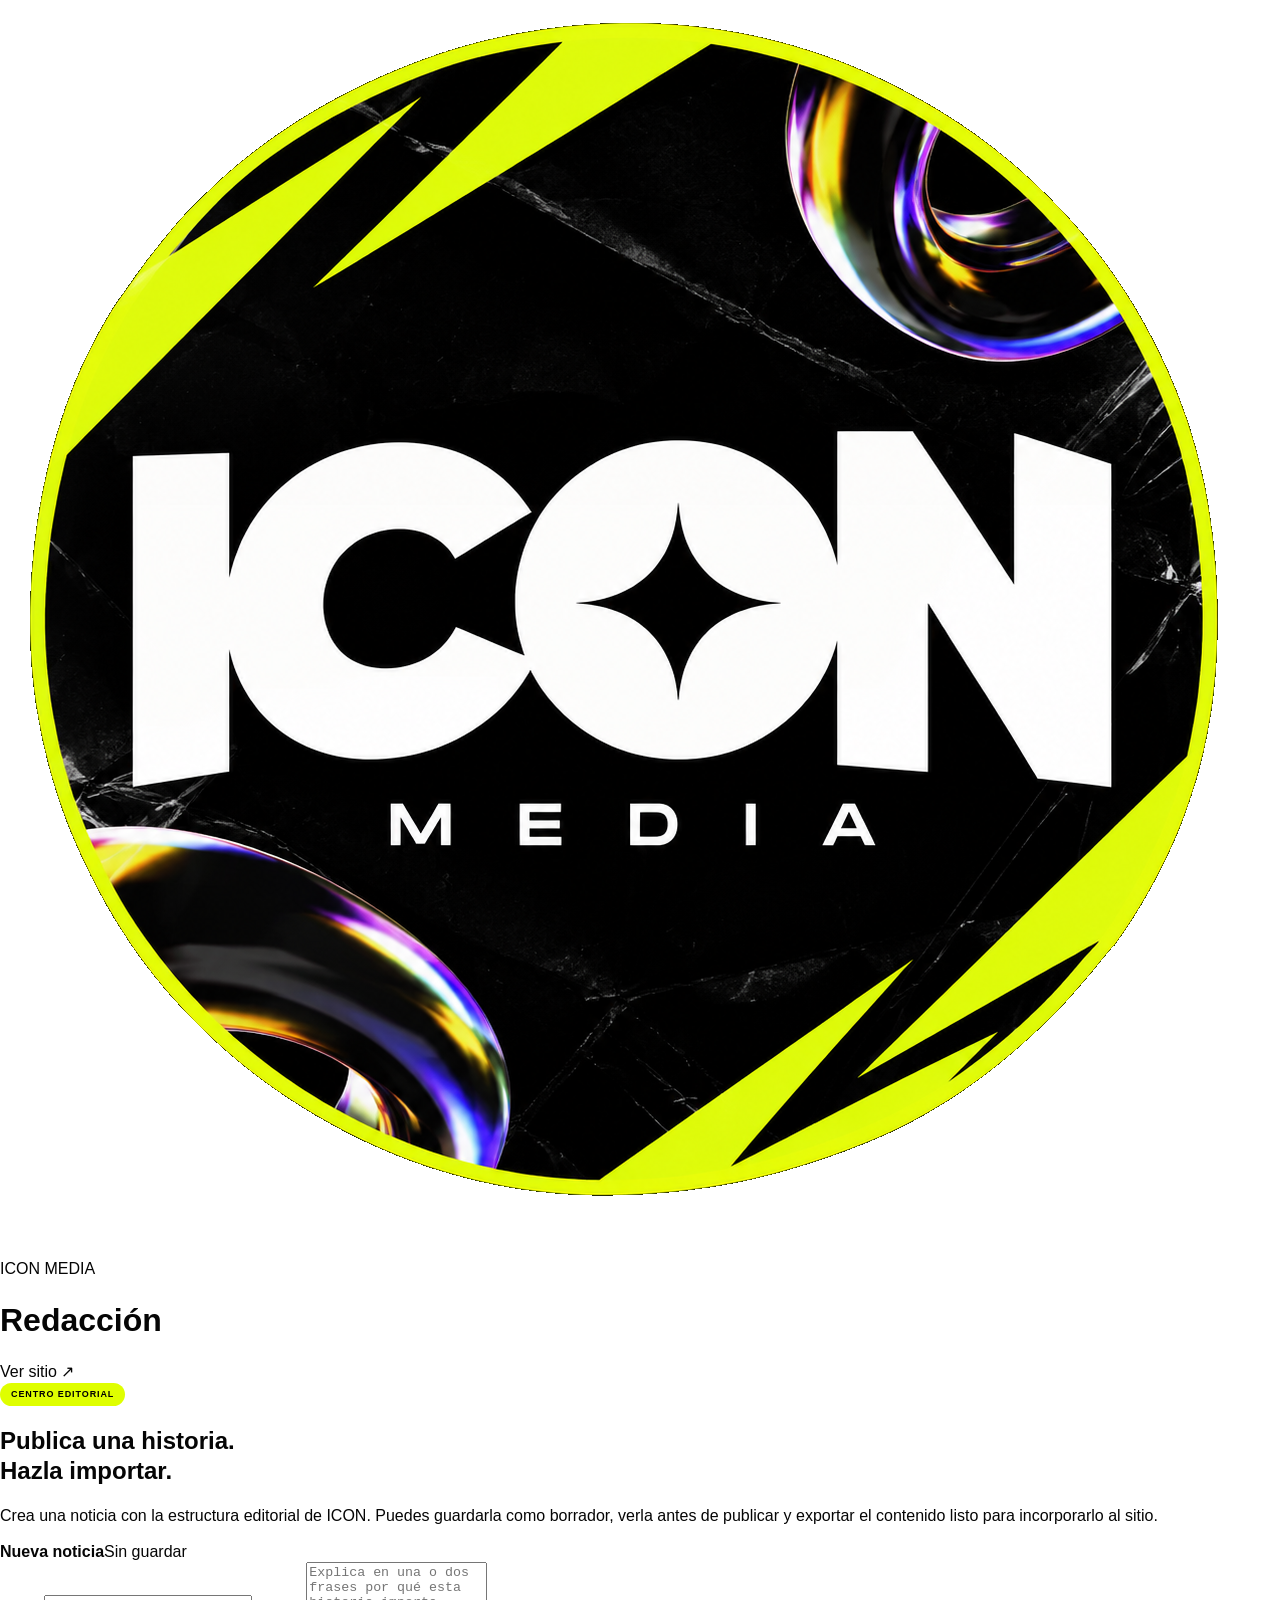
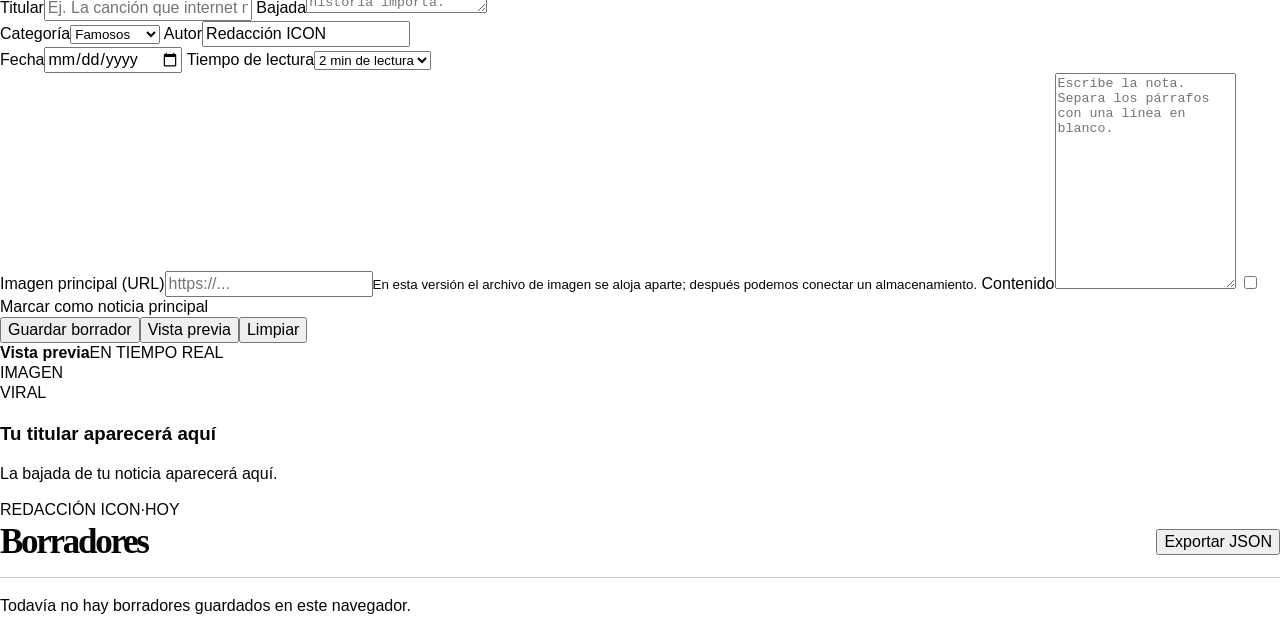
==== admin.html @ 6561a533 "Create ICON editorial admin panel" ====
<!doctype html>
<html lang="es">
<head>
  <meta charset="UTF-8" />
  <meta name="viewport" content="width=device-width, initial-scale=1.0" />
  <meta name="theme-color" content="#000000" />
  <title>Redacción — ICON MEDIA</title>
  <link rel="icon" href="Emblema%20Circular%20ICON%20MEDIA%20Ne%C3%B3n(2).png?v=9" type="image/png" />
  <link rel="stylesheet" href="styles.css?v=6" />
  <link rel="stylesheet" href="admin.css?v=1" />
</head>
<body class="admin-body">
  <header class="admin-header">
    <a class="admin-brand" href="index.html"><img src="Emblema%20Circular%20ICON%20MEDIA%20Ne%C3%B3n(2).png?v=9" alt="ICON MEDIA"></a>
    <div><span class="admin-kicker">ICON MEDIA</span><h1>Redacción</h1></div>
    <a class="admin-back" href="index.html">Ver sitio ↗</a>
  </header>

  <main class="admin-shell">
    <section class="admin-intro">
      <span class="eyebrow accent">CENTRO EDITORIAL</span>
      <h2>Publica una historia.<br><strong>Hazla importar.</strong></h2>
      <p>Crea una noticia con la estructura editorial de ICON. Puedes guardarla como borrador, verla antes de publicar y exportar el contenido listo para incorporarlo al sitio.</p>
    </section>

    <div class="admin-grid">
      <form id="storyForm" class="editor-card">
        <div class="card-top"><strong>Nueva noticia</strong><span id="saveStatus">Sin guardar</span></div>
        <label>Titular<input id="title" maxlength="120" required placeholder="Ej. La canción que internet no puede dejar de escuchar"></label>
        <label>Bajada<textarea id="deck" maxlength="220" rows="3" required placeholder="Explica en una o dos frases por qué esta historia importa."></textarea></label>
        <div class="form-row">
          <label>Categoría<select id="category"><option>Famosos</option><option>Música</option><option>Viral</option><option>Series</option><option>Tendencias</option><option>Internet</option></select></label>
          <label>Autor<input id="author" value="Redacción ICON" required></label>
        </div>
        <div class="form-row">
          <label>Fecha<input id="date" type="date" required></label>
          <label>Tiempo de lectura<select id="reading"><option>2 min de lectura</option><option>3 min de lectura</option><option>4 min de lectura</option><option>5 min de lectura</option><option>7 min de lectura</option></select></label>
        </div>
        <label>Imagen principal (URL)<input id="image" type="url" placeholder="https://..."><small>En esta versión el archivo de imagen se aloja aparte; después podemos conectar un almacenamiento.</small></label>
        <label>Contenido<textarea id="body" rows="14" required placeholder="Escribe la nota. Separa los párrafos con una línea en blanco."></textarea></label>
        <label class="check"><input id="featured" type="checkbox"> Marcar como noticia principal</label>
        <div class="editor-actions"><button type="submit" class="btn-primary">Guardar borrador</button><button type="button" id="previewBtn" class="btn-secondary">Vista previa</button><button type="button" id="clearBtn" class="btn-ghost">Limpiar</button></div>
      </form>

      <aside class="preview-card">
        <div class="card-top"><strong>Vista previa</strong><span>EN TIEMPO REAL</span></div>
        <div id="previewImage" class="preview-image"><span>IMAGEN</span></div>
        <div class="preview-content"><span id="previewCategory" class="preview-category">VIRAL</span><h3 id="previewTitle">Tu titular aparecerá aquí</h3><p id="previewDeck">La bajada de tu noticia aparecerá aquí.</p><div class="preview-meta"><span id="previewAuthor">REDACCIÓN ICON</span><span>·</span><span id="previewDate">HOY</span></div></div>
      </aside>
    </div>

    <section class="drafts-section">
      <div class="section-head"><h2>Borradores</h2><button id="exportBtn" class="btn-secondary">Exportar JSON</button></div>
      <div id="draftList" class="draft-list"><p class="empty-state">Todavía no hay borradores guardados en este navegador.</p></div>
    </section>

    <div id="toast" class="admin-toast" role="status"></div>
  </main>
  <script src="admin.js?v=1"></script>
</body>
</html>
---- styles.css ----
:root{--bg:#fff;--ink:#050505;--muted:#777;--line:#d9d9d9;--accent:#dfff00;--black:#000;--white:#fff;--radius:14px;--max:1180px}*{box-sizing:border-box}html{scroll-behavior:smooth}body{margin:0;background:var(--bg);color:var(--ink);font-family:'DM Sans',sans-serif;line-height:1.25}a{color:inherit;text-decoration:none}button,input{font:inherit}.container{width:min(var(--max),calc(100% - 48px));margin-inline:auto}.announcement{height:28px;background:#000;color:#fff;display:flex;align-items:center;justify-content:center;gap:7px;font-size:9px;font-weight:700;letter-spacing:.08em;text-transform:uppercase;position:relative}.announcement strong{color:#fff}.live-dot{width:7px;height:7px;background:var(--accent);border-radius:50%;display:inline-block}.top-social{position:absolute;right:max(24px,calc((100vw - 1180px)/2));display:flex;gap:16px}.top-social a{font-size:9px}.site-header{height:104px;background:#fff;display:flex;align-items:center;gap:40px;padding:0 max(24px,calc((100vw - 1180px)/2));position:relative;z-index:20}.brand-lockup{display:flex;flex-direction:column;line-height:.76;min-width:170px}.brand-icon{font-family:'Space Grotesk';font-weight:700;font-size:47px;letter-spacing:-.12em}.brand-icon:after{content:'.';color:var(--accent)}.brand-media{font-size:11px;font-weight:800;letter-spacing:.5em;margin-left:29px;margin-top:8px}.desktop-nav{display:flex;align-items:center;gap:25px;margin-left:auto}.desktop-nav a{font-size:11px;font-weight:700;white-space:nowrap}.desktop-nav a:hover{opacity:.55}.search-button{height:42px;min-width:176px;border:1px solid #999;border-radius:999px;background:#fff;display:flex;align-items:center;gap:11px;padding:0 15px;cursor:pointer}.search-button span{font-size:24px;line-height:1}.search-button em{font-size:11px;color:#999;font-style:normal}.hero{padding-top:4px;padding-bottom:18px}.hero{position:relative;height:430px;background:#050505;border-radius:var(--radius);overflow:hidden;display:block}.hero-image{position:absolute;inset:0 0 0 40%;min-height:0;border-radius:0;background:linear-gradient(90deg,#050505 0%,rgba(5,5,5,.75) 18%,rgba(5,5,5,0) 52%),url('https://images.unsplash.com/photo-1524504388940-b1c1722653e1?auto=format&fit=crop&w=1600&q=90') center/cover}.hero-copy{position:absolute;z-index:3;left:30px;top:25px;width:43%;color:#fff;padding:0}.eyebrow{display:inline-flex;font-size:9px;font-weight:800;letter-spacing:.1em;text-transform:uppercase}.eyebrow.accent{background:var(--accent);color:#000;padding:6px 11px;border-radius:999px}.hero h1{font-family:'Space Grotesk';font-size:clamp(48px,5.4vw,76px);line-height:.88;letter-spacing:-.075em;max-width:520px;margin:19px 0 19px}.hero h1 strong{color:var(--accent);font-weight:700}.hero h1 span{white-space:nowrap}.hero-copy>p{font-size:15px;color:#eee;max-width:400px;margin:0 0 17px}.meta{display:flex;gap:8px;font-size:9px;font-weight:800;color:#ddd;letter-spacing:.06em}.primary-cta{display:inline-flex;align-items:center;gap:22px;background:var(--accent);color:#000;border-radius:999px;padding:12px 18px;font-size:11px;font-weight:800;margin-top:17px}.primary-cta span{font-size:16px}.hero-category,.category{position:absolute;left:15px;top:15px;background:#fff;color:#000;border-radius:999px;padding:6px 10px;font-size:8px;font-weight:800;letter-spacing:.08em}.hero-category{z-index:5}.hero-mark{position:absolute;right:18px;bottom:18px;background:var(--accent);color:#000;border-radius:50%;width:39px;height:39px;display:grid;place-items:center;font-weight:800;z-index:5}.hero-count{position:absolute;right:62px;bottom:30px;font-size:10px;color:#fff;font-weight:700;z-index:5}.hero-controls{position:absolute;right:18px;bottom:18px;display:flex;align-items:center;gap:12px;color:#fff;z-index:5}.hero-controls button{width:38px;height:38px;border:0;border-radius:50%;background:rgba(255,255,255,.1);color:#fff}.now-strip{background:#000;color:#fff;border:0;border-radius:10px;display:grid;grid-template-columns:160px 1fr;min-height:47px;align-items:center;padding:0 15px}.now-title{display:flex;align-items:center;gap:7px;font-size:10px}.now-title small{font-size:8px;color:#aaa}.ticker{display:flex;align-items:center;gap:22px;overflow:hidden;white-space:nowrap;font-size:10px;color:#ddd}.ticker b{color:#fff;margin-right:7px}.ticker i{height:15px;width:1px;background:#666;display:block;flex:none}.section{padding:65px 0 15px}.section-head{display:flex;align-items:center;justify-content:space-between;border-bottom:1px solid #ccc;padding-bottom:13px;margin-bottom:18px}.section-head h2{font-family:'Space Grotesk';font-size:35px;letter-spacing:-.065em;margin:0}.section-head a{font-size:10px;font-weight:800}.four-grid{grid-template-columns:repeat(4,1fr)}.news-grid{display:grid;gap:16px}.story-image{height:215px;border-radius:11px;display:block;position:relative;overflow:hidden;background-size:cover;background-position:center;transition:transform .25s}.story:hover .story-image{transform:translateY(-2px)}.story-body{padding:10px 1px}.story-body h3{font-family:'Space Grotesk';font-size:20px;line-height:1.03;letter-spacing:-.045em;margin:4px 0 13px}.story-body p{font-size:8px;color:#777;font-weight:700;letter-spacing:.05em;margin:0}.story-foot{display:flex;align-items:center;justify-content:space-between}.story-foot p{margin:0}.story-foot a{width:27px;height:27px;border-radius:50%;background:#000;color:#fff;display:grid;place-items:center;font-size:13px}.image-2{background-image:url('https://images.unsplash.com/photo-1517841905240-472988babdf9?auto=format&fit=crop&w=900&q=90')}.image-3{background-image:url('https://images.unsplash.com/photo-1516280440614-37939bbacd81?auto=format&fit=crop&w=900&q=90')}.image-4{background-image:url('https://images.unsplash.com/photo-1492684223066-81342ee5ff30?auto=format&fit=crop&w=900&q=90')}.image-10{background-image:url('https://images.unsplash.com/photo-1489599849927-2ee91cede3ba?auto=format&fit=crop&w=900&q=90')}.split-section{display:grid;grid-template-columns:1.9fr .9fr;gap:45px;align-items:end;padding-top:54px}.categories-block .section-head{margin-bottom:20px}.category-icons{display:flex;justify-content:space-between;gap:14px}.category-icons a{display:flex;flex-direction:column;align-items:center;gap:9px;min-width:74px}.category-icons span{width:61px;height:61px;border:1px solid #ccc;border-radius:50%;display:grid;place-items:center;font-size:27px}.category-icons a.active span{background:var(--accent);border-color:var(--accent)}.category-icons strong{font-size:10px}.icon-promo{background:var(--accent);min-height:154px;border-radius:11px;padding:20px;position:relative;overflow:hidden}.icon-promo span{font-size:8px;font-weight:800}.icon-promo h3{font-family:'Space Grotesk';font-size:27px;line-height:.94;letter-spacing:-.06em;margin:17px 0;position:relative;z-index:2}.icon-promo a{position:absolute;right:17px;bottom:15px;width:31px;height:31px;border-radius:50%;background:#000;color:#fff;display:grid;place-items:center;z-index:4}.icon-promo:after{content:'';position:absolute;width:155px;height:155px;right:-63px;top:-12px;border-radius:50%;border:23px solid #000;opacity:.9}.trending-section{padding-top:52px;align-items:stretch}.trend-compact{display:grid;grid-template-columns:repeat(3,1fr);gap:20px}.trend-compact>a{display:grid;grid-template-columns:34px 48px 1fr;grid-template-rows:auto auto;column-gap:9px;align-items:center;padding:8px 0;border-bottom:1px solid #ccc}.trend-compact b{font-family:'Space Grotesk';font-size:20px;grid-row:1/3}.trend-mini{width:48px;height:48px;border-radius:7px;background-size:cover;background-position:center;grid-row:1/3}.trend-compact strong{font-family:'Space Grotesk';font-size:10px;line-height:1.1}.trend-compact small{font-size:7px;color:#888;margin-top:4px}.image-5{background-image:url('https://images.unsplash.com/photo-1535713875002-d1d0cf377fde?auto=format&fit=crop&w=400&q=80')}.image-6{background-image:url('https://images.unsplash.com/photo-1515886657613-9f3515b0c78f?auto=format&fit=crop&w=400&q=80')}.image-netflix{background-image:url('https://images.unsplash.com/photo-1489599849927-2ee91cede3ba?auto=format&fit=crop&w=400&q=80')}.newsletter-card{background:#000;color:#fff;border-radius:11px;padding:21px;min-height:154px}.newsletter-card>span{font-size:14px;line-height:1.1}.newsletter-card strong{color:var(--accent)}.newsletter-card p{font-size:10px;color:#ddd;max-width:260px;margin:12px 0}.newsletter-card form{display:flex;background:#fff;border-radius:999px;padding:4px}.newsletter-card input{border:0;outline:0;background:transparent;width:100%;padding:8px 12px;font-size:10px}.newsletter-card button{border:0;background:var(--accent);border-radius:50%;width:34px;height:34px;font-weight:800;cursor:pointer}.recent-grid .story-image{height:210px}.newsletter-bottom{background:var(--accent);border-radius:var(--radius);padding:42px 48px;margin:58px auto 65px;position:relative;overflow:hidden}.newsletter-bottom h2{font-family:'Space Grotesk';font-size:clamp(40px,5vw,62px);line-height:.92;letter-spacing:-.065em;margin:15px 0}.newsletter-bottom .primary-cta{background:#000;color:#fff}.footer{border-top:1px solid #111;padding:28px 0 45px;display:grid;grid-template-columns:1fr auto auto;gap:35px;align-items:end}.footer-brand{font-family:'Space Grotesk';font-size:38px;font-weight:700;letter-spacing:-.1em}.footer-brand span{color:var(--accent)}.footer p,.footer small{font-size:9px;color:#777;margin:3px 0 0}.footer-links{display:flex;gap:18px;font-size:9px;font-weight:800;text-transform:uppercase}.search-modal{padding:42px}.search-modal h2{font-family:'Space Grotesk';font-size:50px;letter-spacing:-.06em;margin:16px 0 28px}.search-modal input{width:100%;border:0;border-bottom:1px solid #111;background:transparent;padding:12px 0;outline:0;font-size:18px}.search-modal p{font-size:11px;color:#777}.close{position:absolute;right:20px;top:17px;border:0;background:transparent;font-size:30px;cursor:pointer}dialog{border:0;border-radius:20px;padding:0;width:min(620px,calc(100% - 30px));background:#fff;color:#111;box-shadow:0 20px 80px rgba(0,0,0,.25)}dialog::backdrop{background:rgba(0,0,0,.55);backdrop-filter:blur(4px)}@media(max-width:1000px){.desktop-nav{display:none}.site-header{justify-content:space-between;padding:0 24px}.hero{height:430px}.hero-copy{width:52%}.four-grid{grid-template-columns:repeat(2,1fr)}.split-section{grid-template-columns:1fr}.icon-promo{min-height:170px}.top-social{display:none}}@media(max-width:650px){.container{width:calc(100% - 28px)}.announcement{font-size:8px}.site-header{height:86px;padding:0 14px}.brand-lockup{min-width:auto}.brand-icon{font-size:35px}.brand-media{font-size:8px;margin-left:21px}.search-button{min-width:42px;width:42px;padding:0;justify-content:center}.search-button em{display:none}.hero{height:550px;padding-top:0}.hero-image{inset:0}.hero-copy{left:20px;top:24px;width:calc(100% - 40px)}.hero-image{background:linear-gradient(180deg,rgba(0,0,0,.65) 0%,rgba(0,0,0,.15) 46%,rgba(0,0,0,.65) 100%),url('https://images.unsplash.com/photo-1524504388940-b1c1722653e1?auto=format&fit=crop&w=1000&q=90') center/cover}.hero h1{font-size:clamp(48px,14vw,66px);max-width:420px}.hero-copy>p{font-size:14px}.now-strip{grid-template-columns:1fr;gap:8px;padding:10px 12px}.ticker{gap:16px}.section{padding:55px 0 10px}.section-head h2{font-size:29px}.section-head a{font-size:9px}.four-grid{grid-template-columns:1fr}.story-image,.recent-grid .story-image{height:330px}.story-body h3{font-size:27px}.category-icons{display:grid;grid-template-columns:repeat(3,1fr);row-gap:20px}.category-icons a{min-width:0}.category-icons span{width:54px;height:54px}.trend-compact{grid-template-columns:1fr}.trend-compact>a{grid-template-columns:35px 55px 1fr}.trend-mini{width:55px;height:55px}.newsletter-card{margin-top:10px}.newsletter-bottom{padding:32px 25px}.newsletter-bottom h2{font-size:42px}.footer{grid-template-columns:1fr;gap:20px}.footer-links{flex-wrap:wrap}}
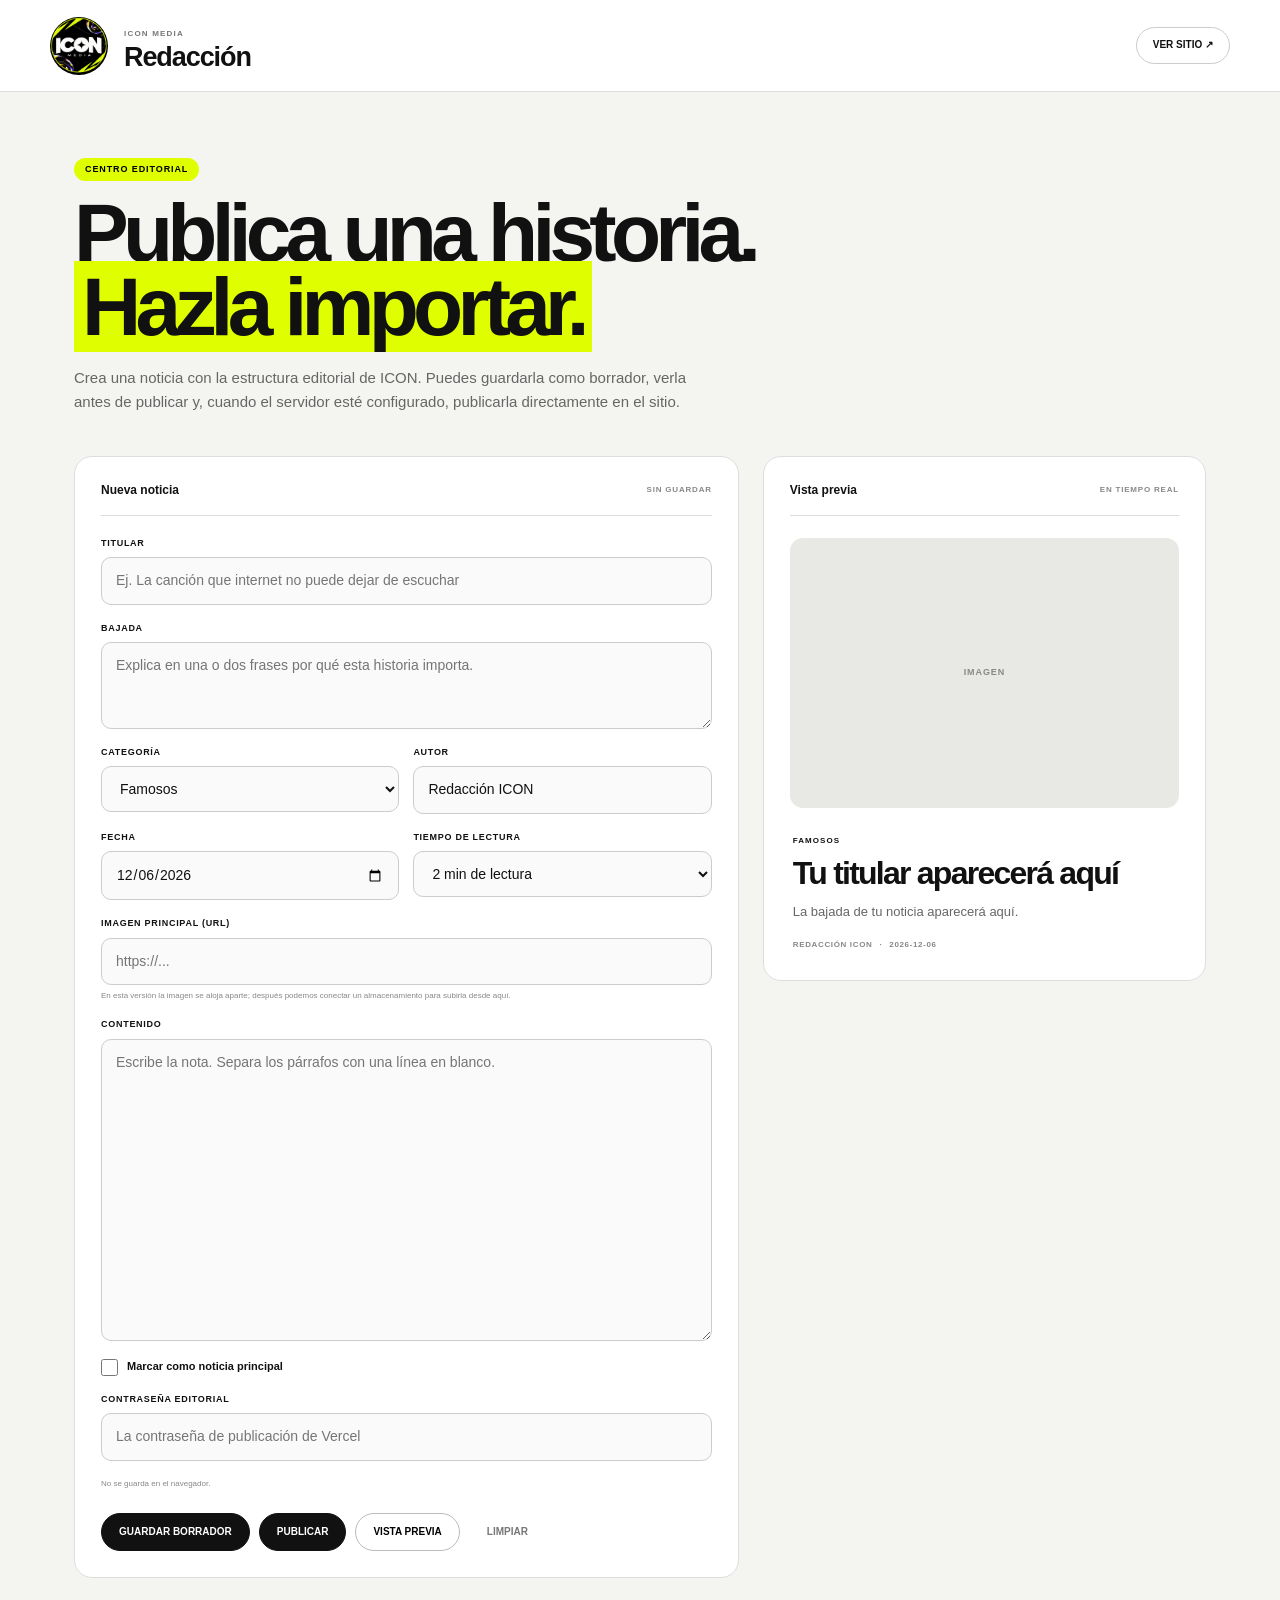
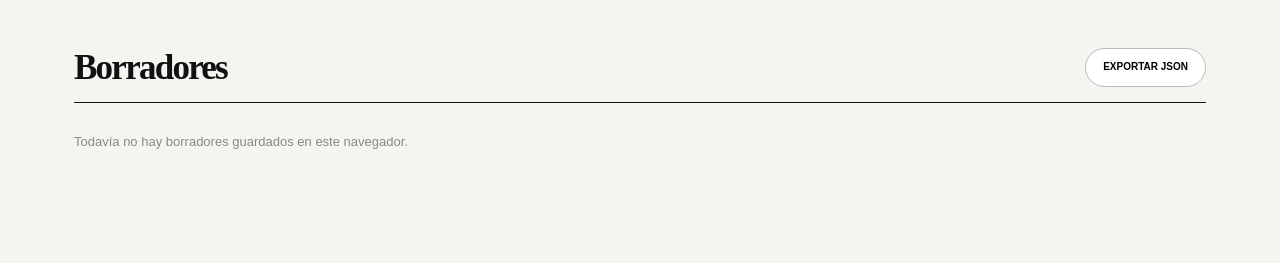
==== commit a4e33683: "Añadir publicación directa al centro editorial" ====
--- a/admin.html
+++ b/admin.html
@@ -20,7 +20,7 @@
     <section class="admin-intro">
       <span class="eyebrow accent">CENTRO EDITORIAL</span>
       <h2>Publica una historia.<br><strong>Hazla importar.</strong></h2>
-      <p>Crea una noticia con la estructura editorial de ICON. Puedes guardarla como borrador, verla antes de publicar y exportar el contenido listo para incorporarlo al sitio.</p>
+      <p>Crea una noticia con la estructura editorial de ICON. Puedes guardarla como borrador, verla antes de publicar y, cuando el servidor esté configurado, publicarla directamente en el sitio.</p>
     </section>
 
     <div class="admin-grid">
@@ -36,10 +36,14 @@
           <label>Fecha<input id="date" type="date" required></label>
           <label>Tiempo de lectura<select id="reading"><option>2 min de lectura</option><option>3 min de lectura</option><option>4 min de lectura</option><option>5 min de lectura</option><option>7 min de lectura</option></select></label>
         </div>
-        <label>Imagen principal (URL)<input id="image" type="url" placeholder="https://..."><small>En esta versión el archivo de imagen se aloja aparte; después podemos conectar un almacenamiento.</small></label>
+        <label>Imagen principal (URL)<input id="image" type="url" placeholder="https://..."><small>En esta versión la imagen se aloja aparte; después podemos conectar un almacenamiento para subirla desde aquí.</small></label>
         <label>Contenido<textarea id="body" rows="14" required placeholder="Escribe la nota. Separa los párrafos con una línea en blanco."></textarea></label>
         <label class="check"><input id="featured" type="checkbox"> Marcar como noticia principal</label>
-        <div class="editor-actions"><button type="submit" class="btn-primary">Guardar borrador</button><button type="button" id="previewBtn" class="btn-secondary">Vista previa</button><button type="button" id="clearBtn" class="btn-ghost">Limpiar</button></div>
+        <div class="publish-box">
+          <label>Contraseña editorial<input id="adminPassword" type="password" autocomplete="current-password" placeholder="La contraseña de publicación de Vercel"></label>
+          <small>No se guarda en el navegador.</small>
+        </div>
+        <div class="editor-actions"><button type="submit" class="btn-primary">Guardar borrador</button><button type="button" id="publishBtn" class="btn-primary">PUBLICAR</button><button type="button" id="previewBtn" class="btn-secondary">Vista previa</button><button type="button" id="clearBtn" class="btn-ghost">Limpiar</button></div>
       </form>
 
       <aside class="preview-card">
@@ -56,6 +60,6 @@
 
     <div id="toast" class="admin-toast" role="status"></div>
   </main>
-  <script src="admin.js?v=1"></script>
+  <script src="admin.js?v=2"></script>
 </body>
 </html>
--- a/admin.css
+++ b/admin.css
@@ -0,0 +1 @@
+:root{--admin-bg:#f4f4f1;--admin-line:#111;--admin-muted:#747474;--admin-yellow:#dfff00}.admin-body{background:var(--admin-bg);color:#111;min-height:100vh}.admin-header{height:92px;background:#fff;border-bottom:1px solid #ddd;padding:0 max(24px,calc((100vw - 1180px)/2));display:flex;align-items:center;gap:16px;position:sticky;top:0;z-index:20}.admin-brand{width:58px;height:58px;border-radius:50%;overflow:hidden;display:block;background:#000;flex:none}.admin-brand img{width:100%;height:100%;object-fit:cover;display:block}.admin-kicker{font-size:8px;font-weight:900;letter-spacing:.15em;color:#777}.admin-header h1{font:700 27px/1 'Space Grotesk',sans-serif;letter-spacing:-.04em;margin:3px 0 0}.admin-back{margin-left:auto;border:1px solid #ccc;border-radius:999px;padding:11px 16px;font-size:10px;font-weight:800;text-transform:uppercase}.admin-shell{max-width:1180px;margin:auto;padding:65px 24px 100px}.admin-intro{max-width:700px;margin-bottom:42px}.admin-intro h2{font:700 clamp(46px,7vw,82px)/.9 'Space Grotesk',sans-serif;letter-spacing:-.07em;margin:15px 0 22px}.admin-intro h2 strong{background:var(--admin-yellow);padding:0 8px}.admin-intro p{max-width:650px;color:#666;line-height:1.6;font-size:15px}.admin-grid{display:grid;grid-template-columns:minmax(0,1.2fr) minmax(330px,.8fr);gap:24px;align-items:start}.editor-card,.preview-card{background:#fff;border:1px solid #ddd;border-radius:18px;padding:26px}.card-top{display:flex;justify-content:space-between;align-items:center;border-bottom:1px solid #ddd;padding-bottom:17px;margin-bottom:22px;font-size:12px}.card-top span{font-size:8px;font-weight:900;color:#888;letter-spacing:.1em;text-transform:uppercase}.editor-card label{display:block;font-size:9px;font-weight:900;letter-spacing:.08em;text-transform:uppercase;margin:0 0 18px}.editor-card input,.editor-card select,.editor-card textarea{display:block;width:100%;box-sizing:border-box;border:1px solid #ccc;border-radius:10px;background:#fafafa;padding:13px 14px;margin-top:8px;font:500 14px/1.4 'DM Sans',sans-serif;color:#111;outline:none}.editor-card textarea{resize:vertical}.editor-card input:focus,.editor-card select:focus,.editor-card textarea:focus{border-color:#111;background:#fff}.editor-card small{display:block;color:#888;font-size:8px;font-weight:500;text-transform:none;letter-spacing:0;margin-top:6px}.form-row{display:grid;grid-template-columns:1fr 1fr;gap:14px}.check{display:flex!important;align-items:center;gap:9px;text-transform:none!important;letter-spacing:0!important;font-size:11px!important}.check input{width:17px!important;height:17px;margin:0!important;accent-color:#111}.editor-actions{display:flex;gap:9px;flex-wrap:wrap;margin-top:24px}.btn-primary,.btn-secondary,.btn-ghost{border-radius:999px;padding:12px 17px;font-size:10px;font-weight:900;text-transform:uppercase;cursor:pointer}.btn-primary{background:#111;color:#fff;border:1px solid #111}.btn-primary:hover{background:var(--admin-yellow);color:#111}.btn-secondary{background:#fff;border:1px solid #bbb}.btn-secondary:hover{border-color:#111}.btn-ghost{background:transparent;border:1px solid transparent;color:#777}.preview-card{position:sticky;top:112px}.preview-image{height:270px;border-radius:13px;background:#e8e8e5 center/cover no-repeat;display:grid;place-items:center;color:#888;font-size:9px;font-weight:900;letter-spacing:.1em;overflow:hidden}.preview-image.has-image span{display:none}.preview-content{padding:20px 3px 4px}.preview-category{font-size:8px;font-weight:900;letter-spacing:.13em}.preview-content h3{font:700 32px/.98 'Space Grotesk',sans-serif;letter-spacing:-.055em;margin:10px 0}.preview-content p{color:#666;font-size:13px;line-height:1.5}.preview-meta{display:flex;gap:7px;margin-top:18px;font-size:8px;font-weight:900;letter-spacing:.08em;color:#888}.drafts-section{margin-top:70px}.drafts-section .section-head{display:flex;justify-content:space-between;align-items:center;border-bottom:1px solid #111;padding-bottom:15px}.drafts-section h2{font:700 35px/.95 'Space Grotesk';letter-spacing:-.05em;margin:0}.draft-list{display:grid;gap:10px;margin-top:15px}.draft-item{background:#fff;border:1px solid #ddd;border-radius:12px;padding:16px;display:flex;align-items:center;gap:15px}.draft-item strong{font:700 17px/1 'Space Grotesk';letter-spacing:-.03em}.draft-item small{display:block;color:#888;font-size:8px;font-weight:800;margin-top:6px}.draft-item button{margin-left:auto;border:1px solid #ddd;background:#fff;border-radius:999px;padding:8px 12px;font-size:8px;font-weight:900;cursor:pointer}.empty-state{color:#888;font-size:13px}.admin-toast{position:fixed;right:20px;bottom:20px;background:#111;color:#fff;border-radius:999px;padding:12px 17px;font-size:10px;font-weight:800;opacity:0;transform:translateY(10px);pointer-events:none;transition:.2s}.admin-toast.show{opacity:1;transform:translateY(0)}@media(max-width:850px){.admin-grid{grid-template-columns:1fr}.preview-card{position:static}.preview-image{height:240px}}@media(max-width:560px){.admin-header{height:76px;padding:0 16px}.admin-brand{width:48px;height:48px}.admin-header h1{font-size:22px}.admin-back{padding:9px 12px}.admin-shell{padding:45px 16px 80px}.form-row{grid-template-columns:1fr}.editor-card,.preview-card{padding:19px}.admin-intro h2{font-size:52px}.preview-content h3{font-size:27px}}
